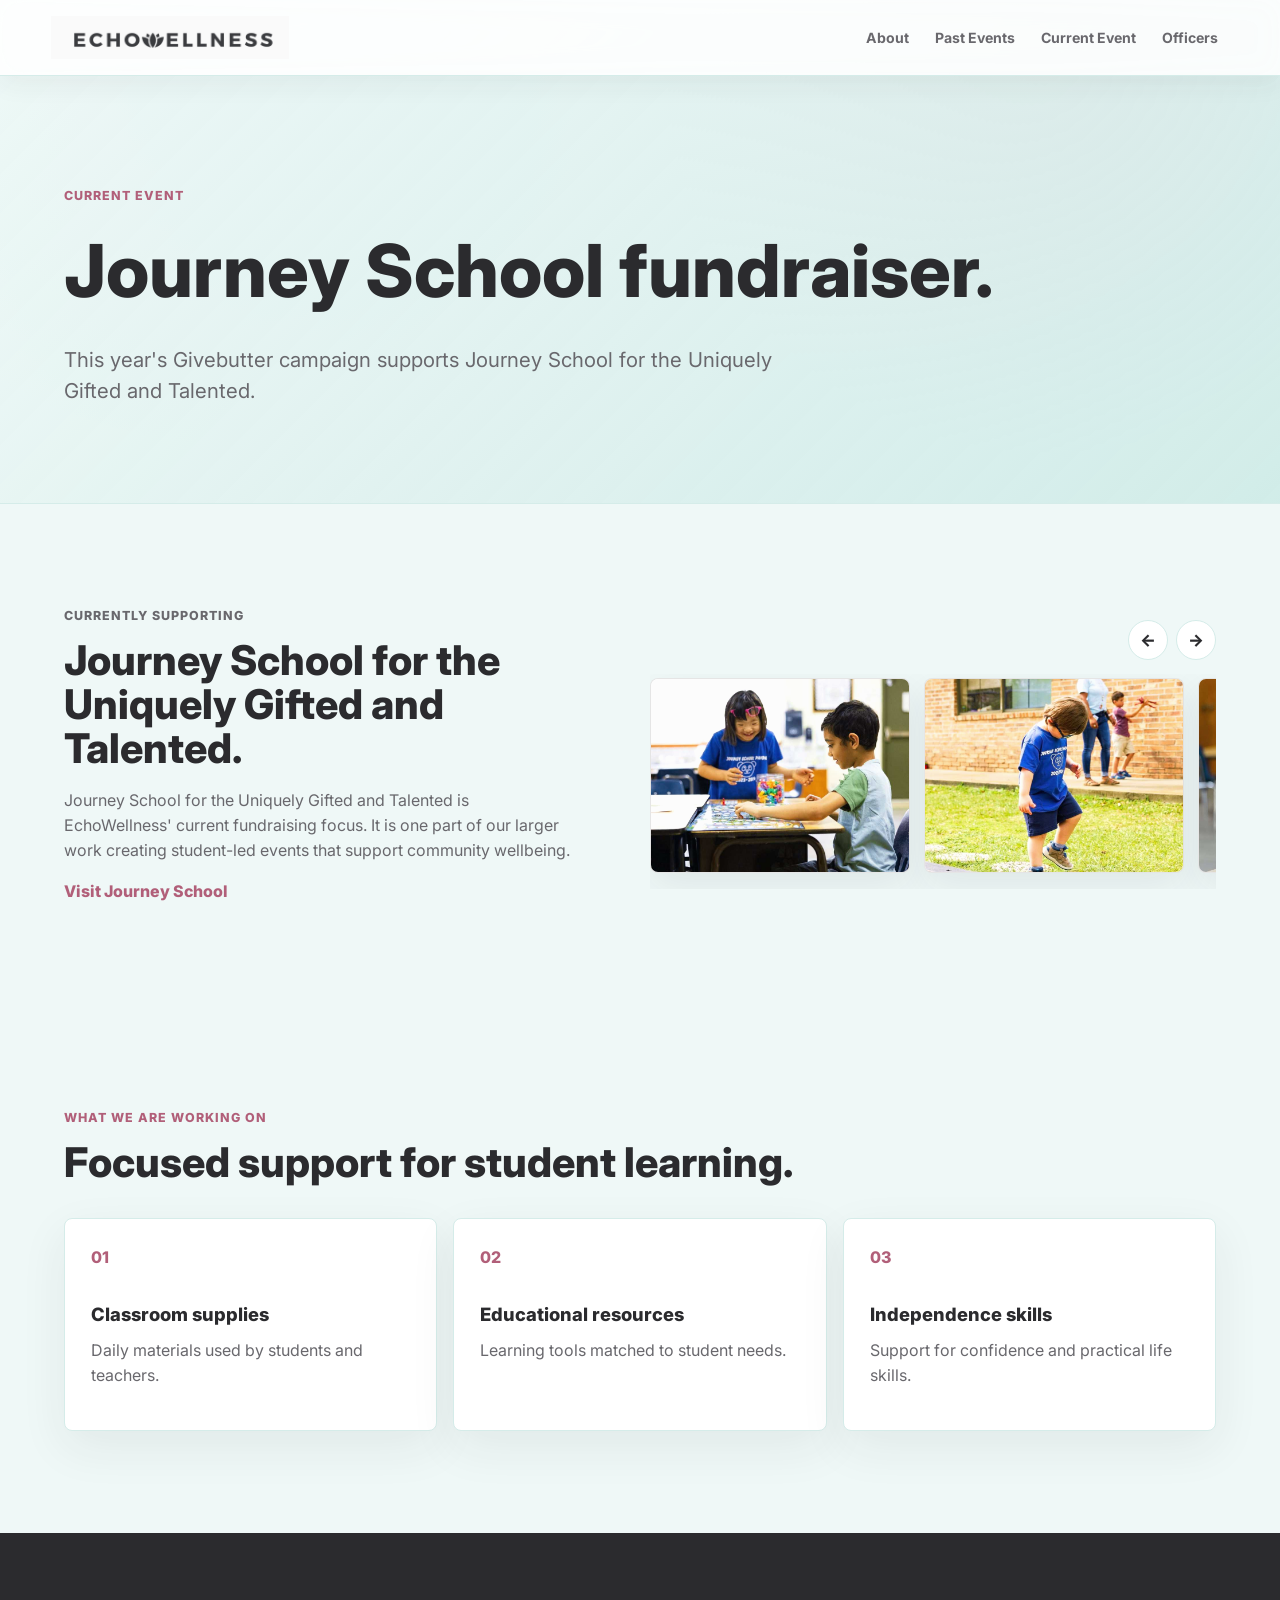
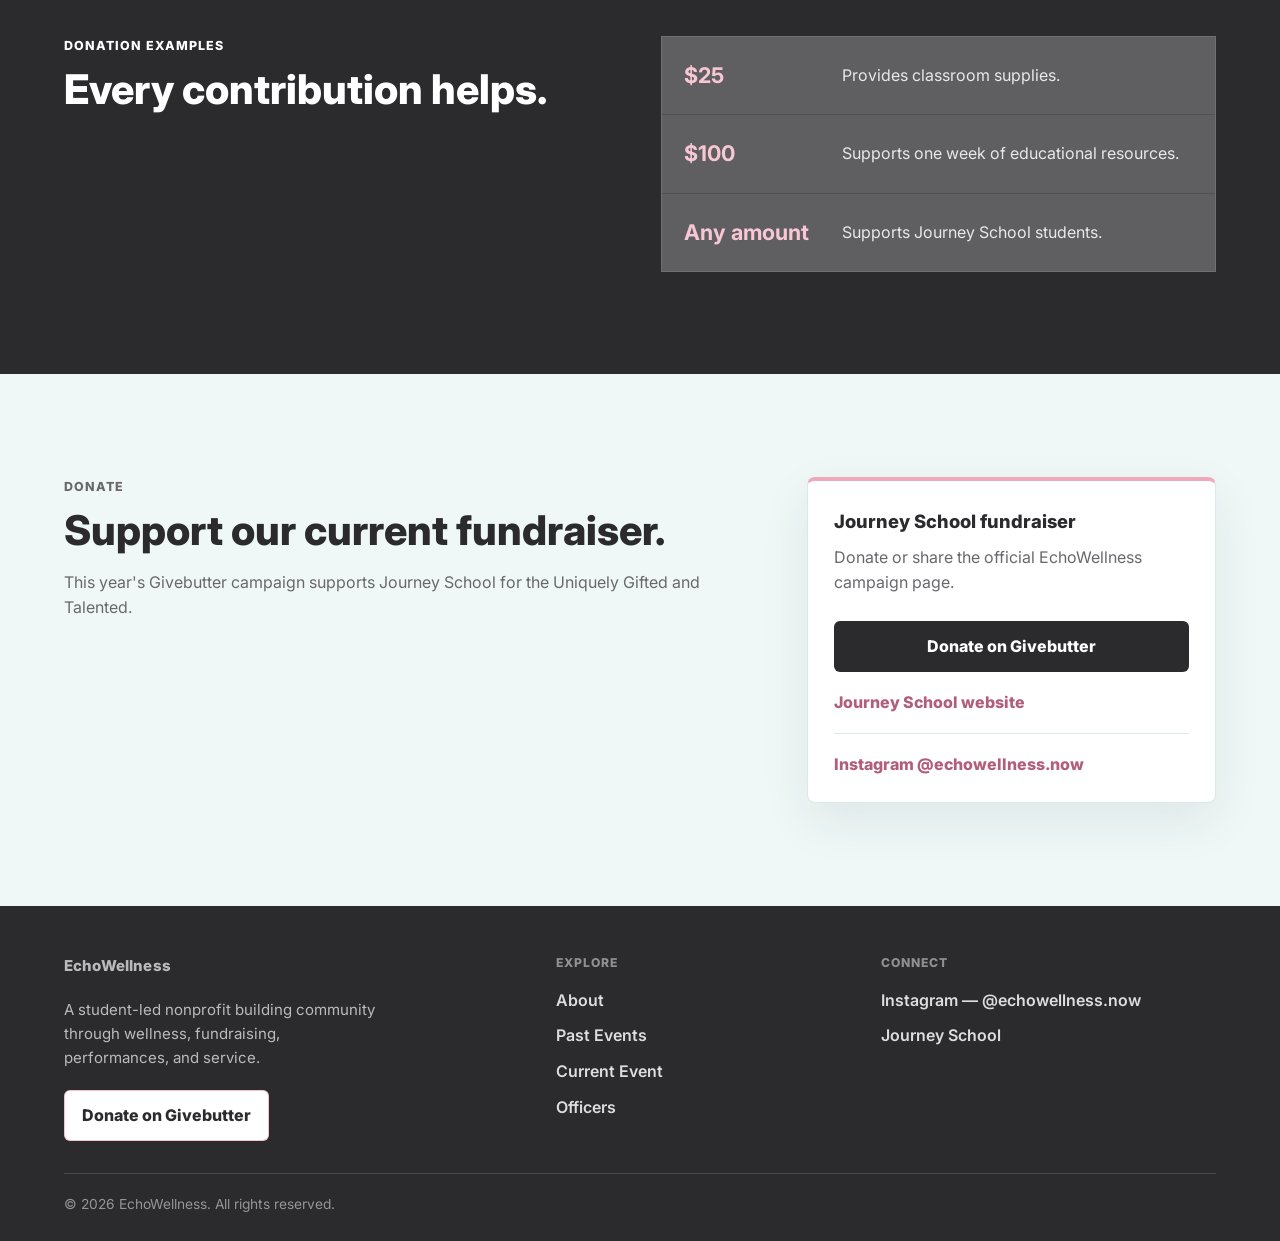
==== current-event.html @ c85ec9ab "Added officers" ====
<!doctype html>
<html lang="en">
  <head>
    <meta charset="utf-8">
    <meta name="viewport" content="width=device-width, initial-scale=1">
    <meta
      name="description"
      content="EchoWellness' current fundraiser supports Journey School for the Uniquely Gifted and Talented."
    >
    <title>Current Event | EchoWellness</title>
    <meta property="og:type" content="website">
    <meta property="og:title" content="Current Event | EchoWellness">
    <meta
      property="og:description"
      content="EchoWellness' current fundraiser supports Journey School for the Uniquely Gifted and Talented."
    >
    <meta property="og:url" content="https://theechowellness.org/current-event.html">
    <meta property="og:image" content="https://theechowellness.org/assets/journey-school/journey-banner.jpg">
    <meta property="og:image:alt" content="Journey School students learning together.">
    <meta name="twitter:card" content="summary_large_image">
    <meta name="twitter:title" content="Current Event | EchoWellness">
    <meta
      name="twitter:description"
      content="Support EchoWellness' current Journey School fundraiser."
    >
    <meta name="twitter:image" content="https://theechowellness.org/assets/journey-school/journey-banner.jpg">
    <meta name="theme-color" content="#eff8f7">
    <link rel="icon" type="image/png" href="assets/brand/favicon.png">
    <link rel="apple-touch-icon" href="assets/brand/favicon.png">
    <link rel="preconnect" href="https://fonts.googleapis.com">
    <link rel="preconnect" href="https://fonts.gstatic.com" crossorigin>
    <link
      href="https://fonts.googleapis.com/css2?family=Inter:wght@400;500;600;700;800&display=swap"
      rel="stylesheet"
    >
    <link rel="stylesheet" href="styles.css?v=9">
  </head>
  <body>
    <header class="site-header">
      <a class="brand" href="index.html#home" aria-label="EchoWellness home">
        <img src="assets/brand/echowellness-logo.png" alt="EchoWellness">
      </a>

      <div class="header-actions">
        <button class="nav-toggle" type="button" aria-expanded="false" aria-controls="site-nav" aria-label="Open navigation">
          <span></span>
          <span></span>
          <span></span>
        </button>
      </div>

      <nav id="site-nav" class="site-nav" aria-label="Primary navigation">
        <a href="index.html#about">About</a>
        <a href="past-events.html">Past Events</a>
        <a class="is-active" href="current-event.html">Current Event</a>
        <a href="officers.html">Officers</a>
      </nav>
    </header>

    <main>
      <section class="page-hero current-event-hero" aria-labelledby="current-event-title">
        <p class="eyebrow">Current Event</p>
        <h1 id="current-event-title">Journey School fundraiser.</h1>
        <p>
          This year's Givebutter campaign supports Journey School for the
          Uniquely Gifted and Talented.
        </p>
      </section>

      <section id="school" class="section school-section">
        <div class="school-copy">
          <p class="eyebrow">Currently Supporting</p>
          <h2>Journey School for the Uniquely Gifted and Talented.</h2>
          <p>
            Journey School for the Uniquely Gifted and Talented is
            EchoWellness' current fundraising focus. It is one part of our
            larger work creating student-led events that support community
            wellbeing.
          </p>
          <a class="text-link" href="https://journeyschooltx.org/" target="_blank" rel="noopener">
            Visit Journey School
          </a>
        </div>
        <div class="school-gallery" aria-label="Journey School photo gallery">
          <div class="school-gallery-head">
            <div>
              <button class="photo-nav" type="button" data-scroll-target="school-scroll" data-scroll-direction="-1" aria-label="Scroll school photos left">←</button>
              <button class="photo-nav" type="button" data-scroll-target="school-scroll" data-scroll-direction="1" aria-label="Scroll school photos right">→</button>
            </div>
          </div>
          <div id="school-scroll" class="school-scroll" tabindex="0" aria-label="Swipe through Journey School photos">
            <figure>
              <button class="photo-trigger" type="button">
                <img src="assets/journey-school/journey-classroom.png" alt="Journey School students working together during a classroom activity.">
              </button>
            </figure>
            <figure>
              <button class="photo-trigger" type="button">
                <img src="assets/journey-school/journey-outdoor.png" alt="Journey School student walking outside on campus.">
              </button>
            </figure>
            <figure>
              <button class="photo-trigger" type="button">
                <img src="assets/journey-school/journey-session.png" alt="Journey School student working with a teacher at a table.">
              </button>
            </figure>
            <figure>
              <button class="photo-trigger" type="button">
                <img src="assets/journey-school/journey-students.png" alt="Two Journey School students sitting together outdoors.">
              </button>
            </figure>
          </div>
        </div>
      </section>

      <section id="goal" class="section goal-section">
        <div class="section-heading">
          <p class="eyebrow">What We Are Working On</p>
          <h2>Focused support for student learning.</h2>
        </div>
        <div class="priority-grid">
          <article>
            <span>01</span>
            <h3>Classroom supplies</h3>
            <p>Daily materials used by students and teachers.</p>
          </article>
          <article>
            <span>02</span>
            <h3>Educational resources</h3>
            <p>Learning tools matched to student needs.</p>
          </article>
          <article>
            <span>03</span>
            <h3>Independence skills</h3>
            <p>Support for confidence and practical life skills.</p>
          </article>
        </div>
      </section>

      <section id="impact" class="section impact-section">
        <div>
          <p class="eyebrow">Donation Examples</p>
          <h2>Every contribution helps.</h2>
        </div>
        <div class="impact-table" role="list" aria-label="Donation impact examples">
          <article role="listitem">
            <strong>$25</strong>
            <p>Provides classroom supplies.</p>
          </article>
          <article role="listitem">
            <strong>$100</strong>
            <p>Supports one week of educational resources.</p>
          </article>
          <article role="listitem">
            <strong>Any amount</strong>
            <p>Supports Journey School students.</p>
          </article>
        </div>
      </section>

      <section id="donate" class="section contact-section">
        <div>
          <p class="eyebrow">Donate</p>
          <h2>Support our current fundraiser.</h2>
          <p>
            This year's Givebutter campaign supports Journey School for the
            Uniquely Gifted and Talented.
          </p>
        </div>
        <div class="contact-card">
          <h3>Journey School fundraiser</h3>
          <p>Donate or share the official EchoWellness campaign page.</p>
          <a class="button button-primary" href="https://givebutter.com/2026-echowellness-charity-fundraiser-jbeoxw" target="_blank" rel="noopener">
            Donate on Givebutter
          </a>
          <a class="text-link" href="https://journeyschooltx.org/" target="_blank" rel="noopener">Journey School website</a>
          <div class="social-links" aria-label="EchoWellness social media">
            <a href="https://www.instagram.com/echowellness.now/" target="_blank" rel="noopener">
              Instagram @echowellness.now
            </a>
          </div>
        </div>
      </section>
    </main>

    <div class="lightbox" aria-hidden="true">
      <button class="lightbox-backdrop" type="button" aria-label="Close photo preview"></button>
      <div class="lightbox-panel" role="dialog" aria-modal="true" aria-label="Photo preview">
        <button class="lightbox-close" type="button" aria-label="Close photo preview">Close</button>
        <button class="lightbox-nav lightbox-prev" type="button" data-lightbox-direction="-1" aria-label="Previous photo">←</button>
        <img src="" alt="">
        <button class="lightbox-nav lightbox-next" type="button" data-lightbox-direction="1" aria-label="Next photo">→</button>
      </div>
    </div>

    <footer class="site-footer">
      <div class="footer-grid">
        <div class="footer-brand">
          <p class="footer-brand-name">EchoWellness</p>
          <p>
            A student-led nonprofit building community through wellness,
            fundraising, performances, and service.
          </p>
          <a class="button button-secondary" href="https://givebutter.com/2026-echowellness-charity-fundraiser-jbeoxw" target="_blank" rel="noopener">
            Donate on Givebutter
          </a>
        </div>

        <nav class="footer-links" aria-label="Footer navigation">
          <p class="footer-heading">Explore</p>
          <a href="index.html#about">About</a>
          <a href="past-events.html">Past Events</a>
          <a href="current-event.html">Current Event</a>
          <a href="officers.html">Officers</a>
        </nav>

        <div class="footer-connect">
          <p class="footer-heading">Connect</p>
          <a href="https://www.instagram.com/echowellness.now/" target="_blank" rel="noopener">Instagram — @echowellness.now</a>
          <a href="https://journeyschooltx.org/" target="_blank" rel="noopener">Journey School</a>
        </div>
      </div>

      <div class="footer-bottom">
        <p>&copy; 2026 EchoWellness. All rights reserved.</p>
      </div>
    </footer>

    <script src="https://cdnjs.cloudflare.com/ajax/libs/gsap/3.12.5/gsap.min.js"></script>
    <script src="script.js?v=20"></script>
  </body>
</html>
---- styles.css ----
:root {
  --navy: #2b2b2e;
  --teal: #5ec8bb;
  --violet: #f0a8bb;
  --ink: #2b2b2e;
  --muted: #69686d;
  --paper: #eff8f7;
  --white: #ffffff;
  --line: #d5ece9;
  --soft: #c8e8e4;
  --gold: #f0a8bb;
  --gold-light: #f7c7d4;
  --deep: #2b2b2e;
}

* {
  box-sizing: border-box;
}

html {
  scroll-behavior: smooth;
}

body {
  margin: 0;
  color: var(--ink);
  background:
    radial-gradient(circle at 18% 0%, rgba(94, 200, 187, 0.18), transparent 28rem),
    var(--paper);
  font-family: Inter, system-ui, -apple-system, BlinkMacSystemFont, "Segoe UI", sans-serif;
  line-height: 1.55;
  text-rendering: optimizeLegibility;
  animation: page-enter 320ms ease-out both;
}

body.has-lightbox {
  overflow: hidden;
}

body.page-leaving {
  animation: page-leave 180ms ease-in both;
}

@keyframes page-enter {
  from {
    opacity: 0;
    transform: translateY(8px);
  }

  to {
    opacity: 1;
    transform: translateY(0);
  }
}

@keyframes page-leave {
  from {
    opacity: 1;
    transform: translateY(0);
  }

  to {
    opacity: 0;
    transform: translateY(-4px);
  }
}

@media (prefers-reduced-motion: reduce) {
  body,
  body.page-leaving {
    animation: none;
  }
}

img {
  display: block;
  max-width: 100%;
}

a {
  color: inherit;
  text-decoration: none;
}

.site-header {
  position: fixed;
  z-index: 20;
  top: 0;
  left: 0;
  right: 0;
  min-height: 76px;
  display: flex;
  align-items: center;
  justify-content: space-between;
  gap: 24px;
  padding: 14px clamp(20px, 4vw, 56px);
  background: rgba(255, 255, 255, 0.88);
  border-bottom: 1px solid var(--line);
  backdrop-filter: blur(12px);
  box-shadow: 0 8px 26px rgba(43, 43, 46, 0.06);
}

.brand {
  display: inline-flex;
  align-items: center;
  width: min(238px, 54vw);
  min-width: 0;
}

.brand img {
  width: 100%;
  height: auto;
  opacity: 0.94;
}

.site-nav {
  display: flex;
  align-items: center;
  gap: 4px;
}

.site-nav a {
  padding: 9px 11px;
  border-radius: 6px;
  color: var(--muted);
  font-size: 0.88rem;
  font-weight: 700;
}

.site-nav a:hover,
.site-nav a.is-active {
  color: var(--navy);
  background: rgba(240, 168, 187, 0.2);
}

.site-nav .nav-cta {
  color: var(--white);
  background: var(--navy);
}

.site-nav .nav-cta:hover,
.site-nav .nav-cta.is-active {
  color: var(--ink);
  background: var(--violet);
}

.header-actions {
  display: flex;
  align-items: center;
  gap: 10px;
}

.nav-toggle {
  display: none;
  width: 42px;
  height: 42px;
  padding: 9px;
  border: 1px solid var(--line);
  border-radius: 6px;
  background: var(--white);
}

.nav-toggle span {
  display: block;
  width: 100%;
  height: 2px;
  margin: 5px 0;
  background: var(--navy);
}

h1,
h2,
h3,
p {
  margin-top: 0;
}

h1 {
  margin-bottom: 20px;
  max-width: 860px;
  color: var(--navy);
  font-size: clamp(2.45rem, 5.7vw, 4.95rem);
  line-height: 1.01;
  font-weight: 800;
  letter-spacing: 0;
}

.hero-word {
  display: inline-block;
}

h2 {
  margin-bottom: 18px;
  color: var(--navy);
  font-size: clamp(1.75rem, 3.2vw, 2.85rem);
  line-height: 1.08;
  font-weight: 800;
  letter-spacing: 0;
}

h3 {
  margin-bottom: 10px;
  color: var(--navy);
  font-size: 1.15rem;
  font-weight: 800;
}

.eyebrow {
  margin-bottom: 12px;
  color: #b15f79;
  font-size: 0.78rem;
  font-weight: 800;
  letter-spacing: 0.08em;
  text-transform: uppercase;
}

.hero {
  min-height: 84vh;
  display: grid;
  grid-template-columns: minmax(0, 1fr) minmax(340px, 0.48fr);
  gap: clamp(32px, 6vw, 84px);
  align-items: center;
  padding: 136px clamp(20px, 5vw, 76px) 78px;
  position: relative;
  overflow: hidden;
  background:
    linear-gradient(135deg, rgba(255, 255, 255, 0.84) 0%, rgba(239, 248, 247, 0.96) 52%, rgba(200, 232, 228, 0.86) 100%);
}

.hero::after {
  content: "";
  position: absolute;
  right: clamp(20px, 8vw, 118px);
  bottom: clamp(36px, 7vw, 88px);
  width: min(34vw, 420px);
  aspect-ratio: 1;
  border: 1px solid rgba(240, 168, 187, 0.55);
  border-radius: 50%;
  opacity: 0.45;
  pointer-events: none;
}

.hero-copy {
  position: relative;
  z-index: 1;
  max-width: 840px;
}

.hero-lede {
  max-width: 700px;
  color: var(--muted);
  font-size: clamp(1.05rem, 1.7vw, 1.24rem);
  line-height: 1.65;
}

.hero-actions {
  display: flex;
  flex-wrap: wrap;
  gap: 12px;
  margin-top: 30px;
}

.hero-kicker {
  display: flex;
  flex-wrap: wrap;
  gap: 8px;
  margin-top: 28px;
}

.hero-kicker span {
  padding: 8px 11px;
  border: 1px solid rgba(43, 43, 46, 0.1);
  border-radius: 999px;
  color: var(--ink);
  background: rgba(255, 255, 255, 0.58);
  font-size: 0.86rem;
  font-weight: 700;
}

.button {
  display: inline-flex;
  align-items: center;
  justify-content: center;
  min-height: 46px;
  padding: 12px 17px;
  border: 1px solid transparent;
  border-radius: 6px;
  font-weight: 800;
  transition: background-color 160ms ease, border-color 160ms ease, color 160ms ease, transform 160ms ease;
}

.button-primary {
  color: var(--white);
  background: var(--navy);
}

.button-primary:hover {
  color: var(--ink);
  background: var(--violet);
  transform: translateY(-1px);
}

.button-secondary {
  color: var(--navy);
  border-color: rgba(240, 168, 187, 0.7);
  background: var(--white);
}

.fund-card,
.org-grid article,
.priority-grid article,
.contact-card {
  border: 1px solid var(--line);
  border-radius: 8px;
  background: var(--white);
}

.fund-card {
  position: relative;
  z-index: 1;
  padding: clamp(24px, 4vw, 34px);
  border-top: 4px solid var(--violet);
  box-shadow: 0 24px 70px rgba(43, 43, 46, 0.14);
}

.fund-card strong {
  display: block;
  margin-bottom: 12px;
  color: var(--teal);
  font-size: clamp(2.45rem, 5vw, 4.15rem);
  line-height: 1;
  font-weight: 800;
  font-variant-numeric: tabular-nums;
}

.fund-card p,
.fund-card dd {
  color: var(--muted);
}

.fund-card dl {
  display: grid;
  gap: 0;
  margin: 24px 0 0;
  border: 1px solid var(--line);
  border-radius: 8px;
  overflow: hidden;
}

.fund-card dl div {
  display: grid;
  grid-template-columns: 92px 1fr;
  gap: 14px;
  padding: 16px;
  background: var(--white);
  border-bottom: 1px solid var(--line);
}

.fund-card dl div:last-child {
  border-bottom: 0;
}

.fund-card dt {
  color: var(--navy);
  font-weight: 800;
}

.fund-card dd {
  margin: 0;
}

.banner-strip {
  padding: 0 clamp(20px, 5vw, 76px) clamp(34px, 5vw, 58px);
  background: var(--paper);
}

.banner-strip img {
  width: 100%;
  height: clamp(230px, 34vw, 420px);
  object-fit: cover;
  object-position: center;
  border-radius: 8px;
  box-shadow: 0 20px 58px rgba(43, 43, 46, 0.1);
}

.summary-strip {
  display: grid;
  grid-template-columns: repeat(3, 1fr);
  gap: clamp(14px, 2vw, 22px);
  padding: clamp(22px, 4vw, 42px) clamp(18px, 5vw, 72px);
  background: linear-gradient(180deg, rgba(255, 255, 255, 0.48), rgba(200, 232, 228, 0.34));
  border-block: 1px solid var(--line);
}

.summary-strip article {
  min-height: 172px;
  display: grid;
  align-content: center;
  justify-items: center;
  padding: clamp(28px, 4vw, 44px);
  text-align: center;
  background: rgba(255, 255, 255, 0.82);
  border: 1px solid rgba(255, 255, 255, 0.9);
  border-radius: 8px;
  box-shadow: 0 18px 48px rgba(43, 43, 46, 0.07);
}

.summary-strip strong {
  display: block;
  margin-bottom: 12px;
  color: var(--navy);
  font-size: clamp(3rem, 7vw, 5.8rem);
  line-height: 1;
  font-weight: 800;
  font-variant-numeric: tabular-nums;
}

.summary-strip span {
  max-width: 18rem;
  font-size: 0.82rem;
  font-weight: 800;
  letter-spacing: 0.08em;
  line-height: 1.45;
  text-transform: uppercase;
}

.summary-strip span,
.body-copy,
.impact-table p,
.photos-section p,
.contact-section p {
  color: var(--muted);
}

.section {
  padding: clamp(66px, 8vw, 108px) clamp(20px, 5vw, 76px);
}

.page-hero {
  min-height: 56vh;
  display: grid;
  align-content: end;
  gap: 16px;
  padding: 150px clamp(20px, 5vw, 76px) clamp(58px, 8vw, 96px);
  background:
    linear-gradient(135deg, rgba(239, 248, 247, 0.94), rgba(200, 232, 228, 0.76)),
    radial-gradient(circle at 82% 14%, rgba(240, 168, 187, 0.32), transparent 24rem);
  border-bottom: 1px solid var(--line);
}

.page-hero h1 {
  max-width: 980px;
}

.page-hero p:not(.eyebrow) {
  max-width: 720px;
  margin-bottom: 0;
  color: var(--muted);
  font-size: clamp(1.08rem, 2vw, 1.28rem);
}

.split {
  display: grid;
  grid-template-columns: minmax(0, 0.82fr) minmax(320px, 0.76fr);
  gap: clamp(32px, 7vw, 98px);
  align-items: start;
}

.body-copy {
  font-size: 1.08rem;
}

.goal-section,
.org-section,
.future-section,
.contact-section {
  background: var(--paper);
}

.mission-section {
  background: var(--soft);
}

.lead-statement {
  color: var(--ink);
  font-size: clamp(1.22rem, 2vw, 1.55rem);
  line-height: 1.45;
  font-weight: 700;
}

.school-section {
  display: grid;
  grid-template-columns: minmax(0, 0.72fr) minmax(320px, 0.8fr);
  gap: clamp(30px, 6vw, 76px);
  align-items: center;
  background: var(--paper);
}

.school-copy {
  max-width: 760px;
}

.school-copy p {
  color: var(--muted);
}

.school-gallery {
  min-width: 0;
}

.school-gallery-head {
  display: flex;
  align-items: center;
  justify-content: flex-end;
  gap: 14px;
  margin-bottom: 14px;
  color: var(--muted);
  font-size: 0.9rem;
  font-weight: 700;
}

.school-gallery-head div {
  display: flex;
  gap: 8px;
}

.school-scroll {
  display: grid;
  grid-auto-flow: column;
  grid-auto-columns: minmax(260px, 34vw);
  gap: 14px;
  overflow-x: auto;
  padding: 4px 2px 16px;
  scroll-snap-type: x mandatory;
  scrollbar-color: var(--teal) transparent;
}

.school-scroll figure {
  aspect-ratio: 4 / 3;
  min-height: 0;
  margin: 0;
  overflow: hidden;
  border: 1px solid rgba(43, 43, 46, 0.12);
  border-radius: 8px;
  background: var(--white);
  box-shadow: 0 14px 38px rgba(43, 43, 46, 0.08);
  scroll-snap-align: start;
}

.school-scroll button {
  width: 100%;
  height: 100%;
  display: block;
  padding: 0;
  border: 0;
  background: transparent;
  cursor: zoom-in;
}

.school-scroll img {
  width: 100%;
  height: 100%;
  object-fit: cover;
  object-position: center;
  filter: brightness(1.03) contrast(0.98) saturate(0.96);
}

.section-heading {
  width: min(820px, 100%);
  margin-bottom: 34px;
}

.org-grid,
.future-grid,
.priority-grid {
  display: grid;
  grid-template-columns: repeat(3, 1fr);
  gap: 16px;
}

.org-grid article,
.future-grid article,
.priority-grid article {
  min-height: 205px;
  padding: 26px;
  box-shadow: 0 16px 48px rgba(43, 43, 46, 0.07);
}

.org-grid span,
.priority-grid span {
  display: inline-block;
  margin-bottom: 30px;
  color: #b15f79;
  font-weight: 800;
}

.org-grid p,
.future-grid p,
.priority-grid p {
  color: var(--muted);
}

.future-grid article {
  border-left: 4px solid var(--violet);
}

.impact-section {
  display: grid;
  grid-template-columns: minmax(0, 0.75fr) minmax(320px, 0.8fr);
  gap: clamp(30px, 6vw, 78px);
  align-items: start;
  background: var(--deep);
}

.impact-section h2,
.impact-section .eyebrow {
  color: var(--white);
}

.impact-table {
  display: grid;
  gap: 1px;
  background: rgba(255, 255, 255, 0.18);
  border: 1px solid rgba(255, 255, 255, 0.18);
}

.impact-table article {
  display: grid;
  grid-template-columns: 138px 1fr;
  gap: 20px;
  align-items: center;
  padding: 22px;
  background: rgba(255, 255, 255, 0.08);
}

.impact-table strong {
  color: var(--gold-light);
  font-size: 1.35rem;
}

.impact-table p {
  margin: 0;
  color: rgba(255, 255, 255, 0.86);
}

.photos-section {
  background: var(--paper);
}

.officers-section {
  background: var(--paper);
}

.team-stack {
  display: grid;
  gap: clamp(34px, 5vw, 58px);
}

.officer-team {
  display: grid;
  gap: 18px;
}

.team-heading {
  display: flex;
  align-items: end;
  justify-content: space-between;
  gap: 20px;
  padding-bottom: 14px;
  border-bottom: 1px solid var(--line);
}

.team-heading .eyebrow {
  margin-bottom: 0;
}

.team-heading h3 {
  margin-bottom: 0;
  font-size: clamp(1.55rem, 3vw, 2.35rem);
}

.officer-grid {
  display: grid;
  grid-template-columns: repeat(3, minmax(0, 1fr));
  gap: clamp(16px, 2vw, 24px);
}

.officer-card {
  min-height: 310px;
  display: grid;
  align-content: start;
  padding: clamp(24px, 3vw, 34px);
  background: rgba(255, 255, 255, 0.82);
  border: 1px solid rgba(255, 255, 255, 0.9);
  border-radius: 8px;
  box-shadow: 0 18px 48px rgba(43, 43, 46, 0.07);
}

.officer-avatar {
  width: 76px;
  height: 76px;
  display: grid;
  place-items: center;
  margin-bottom: 24px;
  border-radius: 50%;
  color: var(--white);
  background:
    linear-gradient(135deg, rgba(94, 200, 187, 0.94), rgba(240, 168, 187, 0.92)),
    var(--teal);
  font-size: 1.05rem;
  font-weight: 800;
  letter-spacing: 0.08em;
}

.officer-photo {
  width: 100%;
  aspect-ratio: 4 / 3;
  margin-bottom: 24px;
  border-radius: 8px;
  object-fit: cover;
  object-position: center 34%;
  filter: brightness(1.03) contrast(0.98) saturate(0.96);
}

.officer-role {
  margin-bottom: 8px;
  color: #b15f79;
  font-size: 0.8rem;
  font-weight: 800;
  letter-spacing: 0.08em;
  text-transform: uppercase;
}

.officer-card h3 {
  margin-bottom: 12px;
  font-size: 1.35rem;
}

.officer-card p:last-child {
  margin-bottom: 0;
  color: var(--muted);
}

.photo-tools {
  display: flex;
  align-items: center;
  justify-content: flex-end;
  gap: 16px;
  margin-bottom: 14px;
  color: var(--muted);
  font-size: 0.9rem;
  font-weight: 700;
}

.photo-tools div {
  display: flex;
  gap: 8px;
}

.photo-nav {
  width: 40px;
  height: 40px;
  border: 1px solid var(--line);
  border-radius: 50%;
  color: var(--navy);
  background: var(--white);
  font: inherit;
  font-size: 1.05rem;
  font-weight: 800;
  cursor: pointer;
}

.photo-nav:hover {
  border-color: var(--violet);
  background: rgba(240, 168, 187, 0.18);
}

.photo-scroll {
  display: grid;
  grid-auto-flow: column;
  grid-auto-columns: minmax(260px, 34vw);
  gap: 16px;
  overflow-x: auto;
  padding-bottom: 14px;
  scroll-padding-left: clamp(18px, 5vw, 72px);
  scroll-snap-type: x mandatory;
  scrollbar-color: var(--teal) transparent;
}

.photo-scroll figure {
  aspect-ratio: 4 / 3;
  min-height: 0;
  margin: 0;
  overflow: hidden;
  border: 1px solid rgba(43, 43, 46, 0.12);
  border-radius: 8px;
  background: var(--white);
  box-shadow: 0 14px 38px rgba(43, 43, 46, 0.07);
  scroll-snap-align: start;
}

.photo-scroll figure:focus-within {
  outline: 3px solid rgba(240, 168, 187, 0.4);
  outline-offset: 3px;
}

.photo-scroll button {
  width: 100%;
  height: 100%;
  display: block;
  padding: 0;
  border: 0;
  background: transparent;
  cursor: zoom-in;
}

.photo-scroll img {
  width: 100%;
  height: 100%;
  object-fit: cover;
  object-position: center;
  filter: brightness(1.03) contrast(0.98) saturate(0.96);
}

.lightbox {
  position: fixed;
  inset: 0;
  z-index: 50;
  display: none;
  place-items: center;
  padding: clamp(18px, 4vw, 44px);
}

.lightbox.is-open {
  display: grid;
}

.lightbox-backdrop {
  position: absolute;
  inset: 0;
  border: 0;
  background: rgba(5, 12, 30, 0.82);
}

.lightbox-panel {
  position: relative;
  z-index: 1;
  width: min(1120px, 100%);
}

.lightbox-panel img {
  width: 100%;
  max-height: 82vh;
  object-fit: contain;
  border-radius: 8px;
  background: #050c1e;
}

.lightbox-close {
  position: absolute;
  right: 0;
  bottom: calc(100% + 10px);
  padding: 9px 12px;
  border: 1px solid rgba(255, 255, 255, 0.24);
  border-radius: 6px;
  color: var(--white);
  background: rgba(255, 255, 255, 0.12);
  font: inherit;
  font-weight: 700;
  cursor: pointer;
}

.lightbox-nav {
  position: absolute;
  z-index: 2;
  top: 50%;
  width: 46px;
  height: 46px;
  display: grid;
  place-items: center;
  border: 1px solid rgba(255, 255, 255, 0.28);
  border-radius: 999px;
  color: var(--white);
  background: rgba(43, 43, 46, 0.62);
  font: inherit;
  font-size: 1.45rem;
  font-weight: 800;
  line-height: 1;
  cursor: pointer;
  transform: translateY(-50%);
  transition: background 180ms ease, transform 180ms ease;
}

.lightbox-nav:hover {
  background: rgba(240, 168, 187, 0.86);
  transform: translateY(-50%) scale(1.04);
}

.lightbox-prev {
  left: clamp(8px, 2vw, 18px);
}

.lightbox-next {
  right: clamp(8px, 2vw, 18px);
}

.contact-section {
  display: grid;
  grid-template-columns: minmax(0, 0.82fr) minmax(320px, 0.5fr);
  gap: clamp(28px, 6vw, 72px);
  align-items: start;
  background: var(--paper);
}

.contact-card {
  padding: 26px;
  border-top: 4px solid var(--violet);
  box-shadow: 0 18px 50px rgba(43, 43, 46, 0.08);
}

.contact-card .button {
  width: 100%;
  margin: 10px 0 18px;
}

.text-link {
  display: inline-block;
  color: #b15f79;
  font-weight: 800;
}

.social-links {
  display: flex;
  flex-wrap: wrap;
  gap: 10px;
  margin-top: 18px;
  padding-top: 18px;
  border-top: 1px solid var(--line);
}

.social-links a {
  color: #b15f79;
  font-weight: 800;
}

.social-links a:hover {
  color: var(--navy);
}

.contact-list {
  display: grid;
  gap: 8px;
  margin-top: 22px;
  padding-top: 20px;
  border-top: 1px solid var(--line);
}

.contact-list p {
  margin: 0;
  color: var(--muted);
}

.contact-list strong {
  display: inline-block;
  min-width: 82px;
  color: var(--navy);
}

.site-footer {
  padding: 48px clamp(18px, 5vw, 72px) 26px;
  color: rgba(255, 255, 255, 0.82);
  background: var(--deep);
}

.footer-grid {
  display: grid;
  grid-template-columns: minmax(0, 1.15fr) minmax(0, 0.7fr) minmax(0, 0.9fr);
  gap: clamp(28px, 5vw, 64px);
  padding-bottom: 32px;
  border-bottom: 1px solid rgba(255, 255, 255, 0.14);
}

.footer-brand {
  max-width: 320px;
}

.footer-brand-name {
  margin: 0 0 12px;
  color: var(--white);
  font-size: 1.2rem;
  font-weight: 800;
  letter-spacing: 0.01em;
}

.footer-brand p {
  margin: 0 0 20px;
  color: rgba(255, 255, 255, 0.68);
  font-size: 0.94rem;
  line-height: 1.6;
}

.footer-links,
.footer-connect {
  display: flex;
  flex-direction: column;
  align-items: flex-start;
  gap: 11px;
}

.footer-heading {
  margin: 0 0 4px;
  color: rgba(255, 255, 255, 0.48);
  font-size: 0.76rem;
  font-weight: 800;
  letter-spacing: 0.08em;
  text-transform: uppercase;
}

.footer-links a,
.footer-connect a {
  color: rgba(255, 255, 255, 0.84);
  font-weight: 600;
}

.footer-links a:hover,
.footer-connect a:hover {
  color: var(--white);
}

.footer-bottom {
  padding-top: 20px;
}

.footer-bottom p {
  margin: 0;
  color: rgba(255, 255, 255, 0.5);
  font-size: 0.86rem;
}

@media (max-width: 1000px) {
  .nav-toggle {
    display: block;
  }

  .site-nav {
    position: fixed;
    top: 76px;
    left: 14px;
    right: 14px;
    display: none;
    flex-direction: column;
    align-items: stretch;
    padding: 12px;
    background: var(--white);
    border: 1px solid var(--line);
    border-radius: 8px;
    box-shadow: 0 18px 50px rgba(43, 43, 46, 0.12);
  }

  .site-nav.is-open {
    display: flex;
  }

  .hero,
  .split,
  .school-section,
  .org-grid,
  .future-grid,
  .priority-grid,
  .officer-grid,
  .impact-section,
  .contact-section,
  .summary-strip,
  .footer-grid {
    grid-template-columns: 1fr;
  }

  .footer-grid {
    gap: 32px;
  }

  .footer-brand {
    max-width: none;
  }

  .hero {
    min-height: auto;
  }

  .hero::after {
    display: none;
  }

}

@media (max-width: 580px) {
  .site-header {
    min-height: 68px;
  }

  .site-nav {
    top: 68px;
  }

  .brand small {
    display: none;
  }

  .hero {
    padding-top: 108px;
  }

  h1 {
    font-size: 2.7rem;
  }

  .fund-card dl div,
  .impact-table article {
    grid-template-columns: 1fr;
    flex-direction: column;
    align-items: flex-start;
  }

  .photo-scroll {
    grid-auto-columns: minmax(240px, 82vw);
  }
}
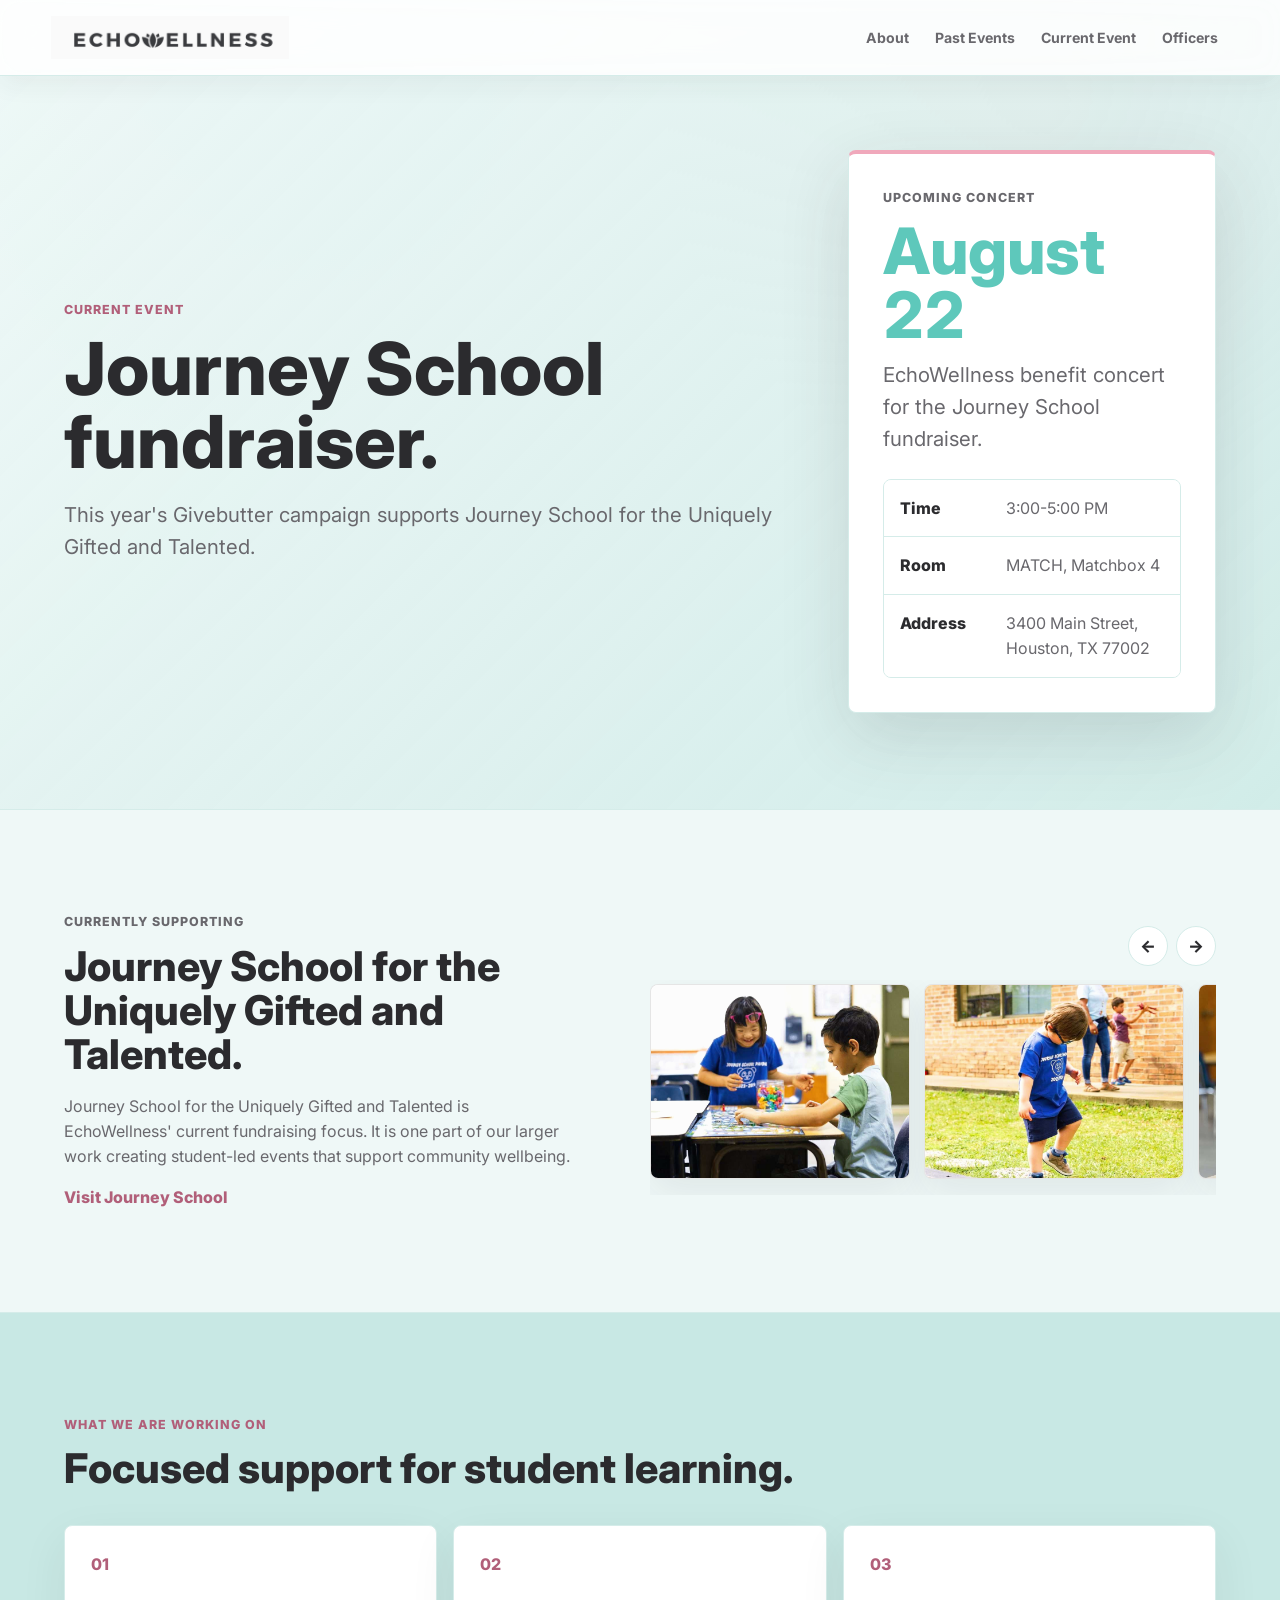
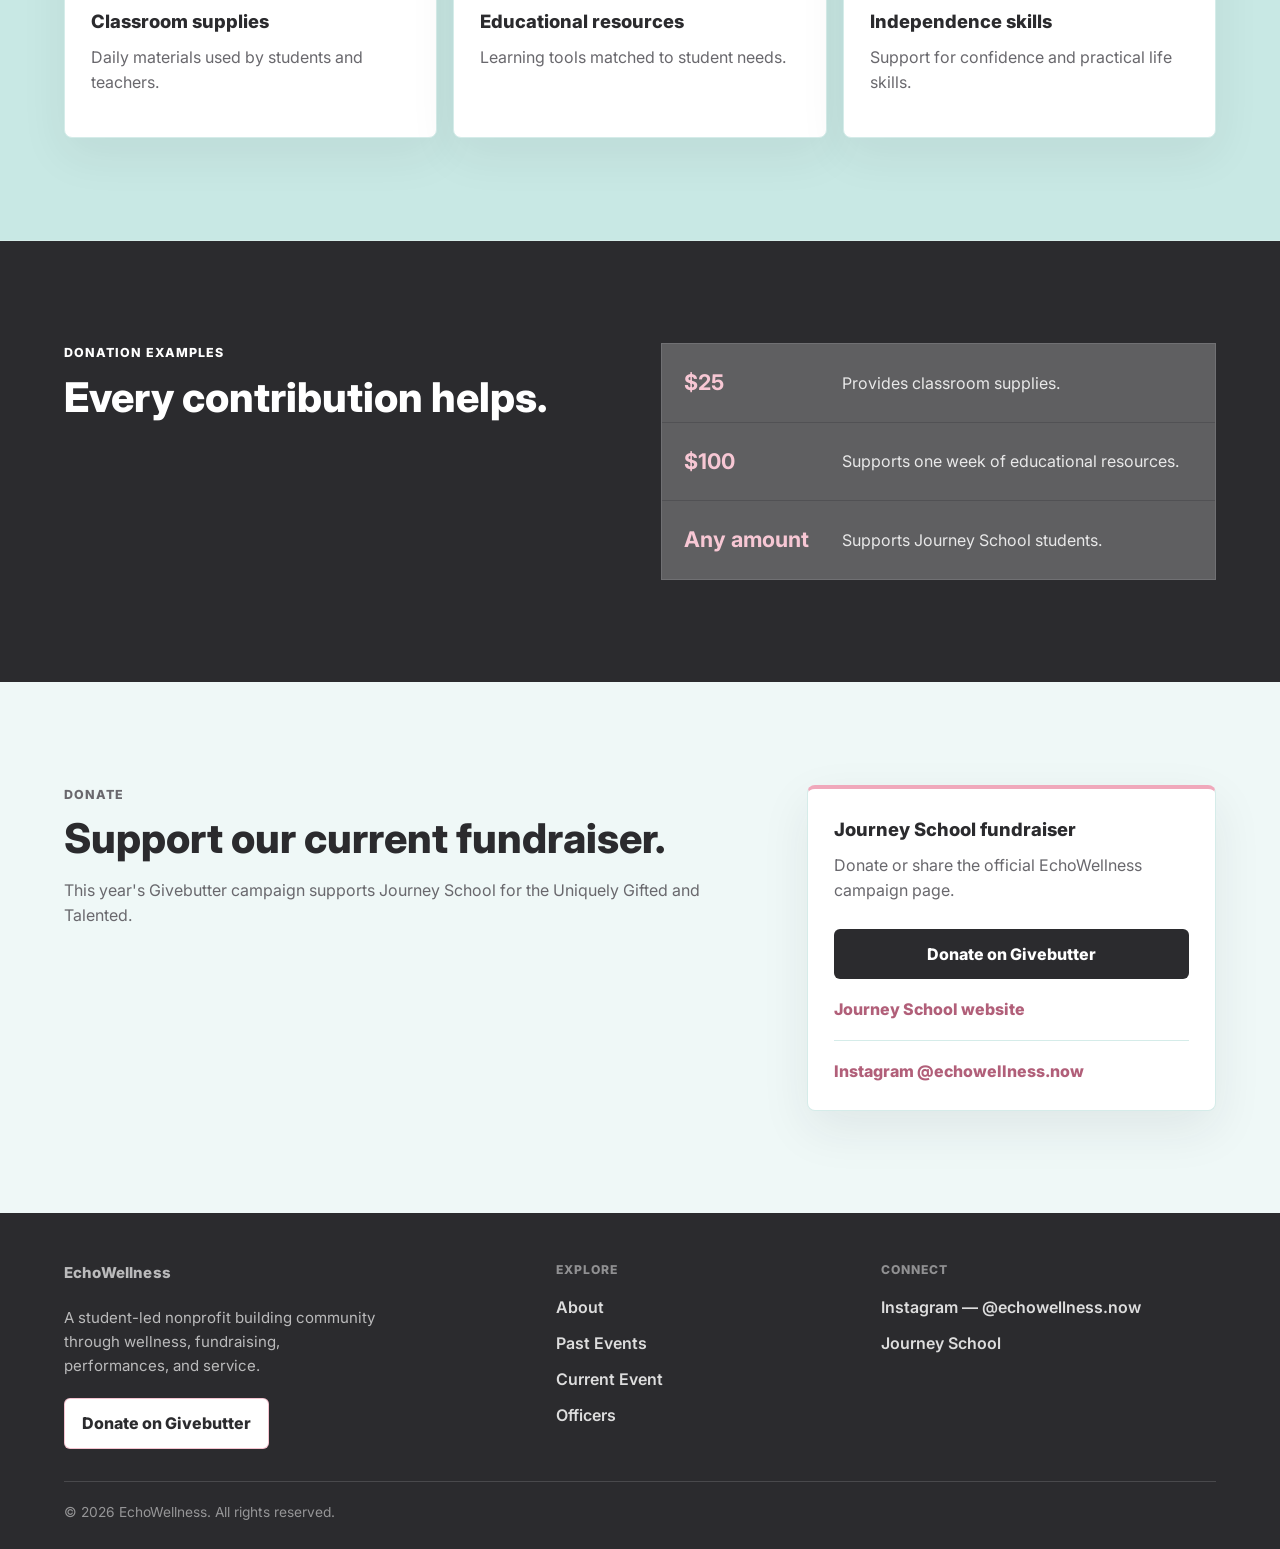
==== commit c97613c8: "added concert location" ====
--- a/current-event.html
+++ b/current-event.html
@@ -33,7 +33,7 @@
       href="https://fonts.googleapis.com/css2?family=Inter:wght@400;500;600;700;800&display=swap"
       rel="stylesheet"
     >
-    <link rel="stylesheet" href="styles.css?v=9">
+    <link rel="stylesheet" href="styles.css?v=12">
   </head>
   <body>
     <header class="site-header">
@@ -59,12 +59,34 @@
 
     <main>
       <section class="page-hero current-event-hero" aria-labelledby="current-event-title">
-        <p class="eyebrow">Current Event</p>
-        <h1 id="current-event-title">Journey School fundraiser.</h1>
-        <p>
-          This year's Givebutter campaign supports Journey School for the
-          Uniquely Gifted and Talented.
-        </p>
+        <div class="page-hero-copy">
+          <p class="eyebrow">Current Event</p>
+          <h1 id="current-event-title">Journey School fundraiser.</h1>
+          <p>
+            This year's Givebutter campaign supports Journey School for the
+            Uniquely Gifted and Talented.
+          </p>
+        </div>
+
+        <aside class="fund-card event-card" aria-label="Benefit concert details">
+          <p class="eyebrow">Upcoming Concert</p>
+          <strong>August 22</strong>
+          <p>EchoWellness benefit concert for the Journey School fundraiser.</p>
+          <dl>
+            <div>
+              <dt>Time</dt>
+              <dd>3:00-5:00 PM</dd>
+            </div>
+            <div>
+              <dt>Room</dt>
+              <dd>MATCH, Matchbox 4</dd>
+            </div>
+            <div>
+              <dt>Address</dt>
+              <dd>3400 Main Street, Houston, TX 77002</dd>
+            </div>
+          </dl>
+        </aside>
       </section>
 
       <section id="school" class="section school-section">
@@ -227,6 +249,6 @@
     </footer>
 
     <script src="https://cdnjs.cloudflare.com/ajax/libs/gsap/3.12.5/gsap.min.js"></script>
-    <script src="script.js?v=20"></script>
+    <script src="script.js?v=22"></script>
   </body>
 </html>
--- a/styles.css
+++ b/styles.css
@@ -459,6 +459,21 @@
   font-size: clamp(1.08rem, 2vw, 1.28rem);
 }
 
+.current-event-hero {
+  min-height: 72vh;
+  grid-template-columns: minmax(0, 1fr) minmax(340px, 0.48fr);
+  align-content: center;
+  align-items: center;
+}
+
+.page-hero-copy {
+  max-width: 840px;
+}
+
+.event-card strong {
+  color: var(--teal);
+}
+
 .split {
   display: grid;
   grid-template-columns: minmax(0, 0.82fr) minmax(320px, 0.76fr);
@@ -470,11 +485,15 @@
   font-size: 1.08rem;
 }
 
-.goal-section,
 .org-section,
 .future-section,
 .contact-section {
   background: var(--paper);
+}
+
+.goal-section {
+  background: var(--soft);
+  border-block: 1px solid var(--line);
 }
 
 .mission-section {
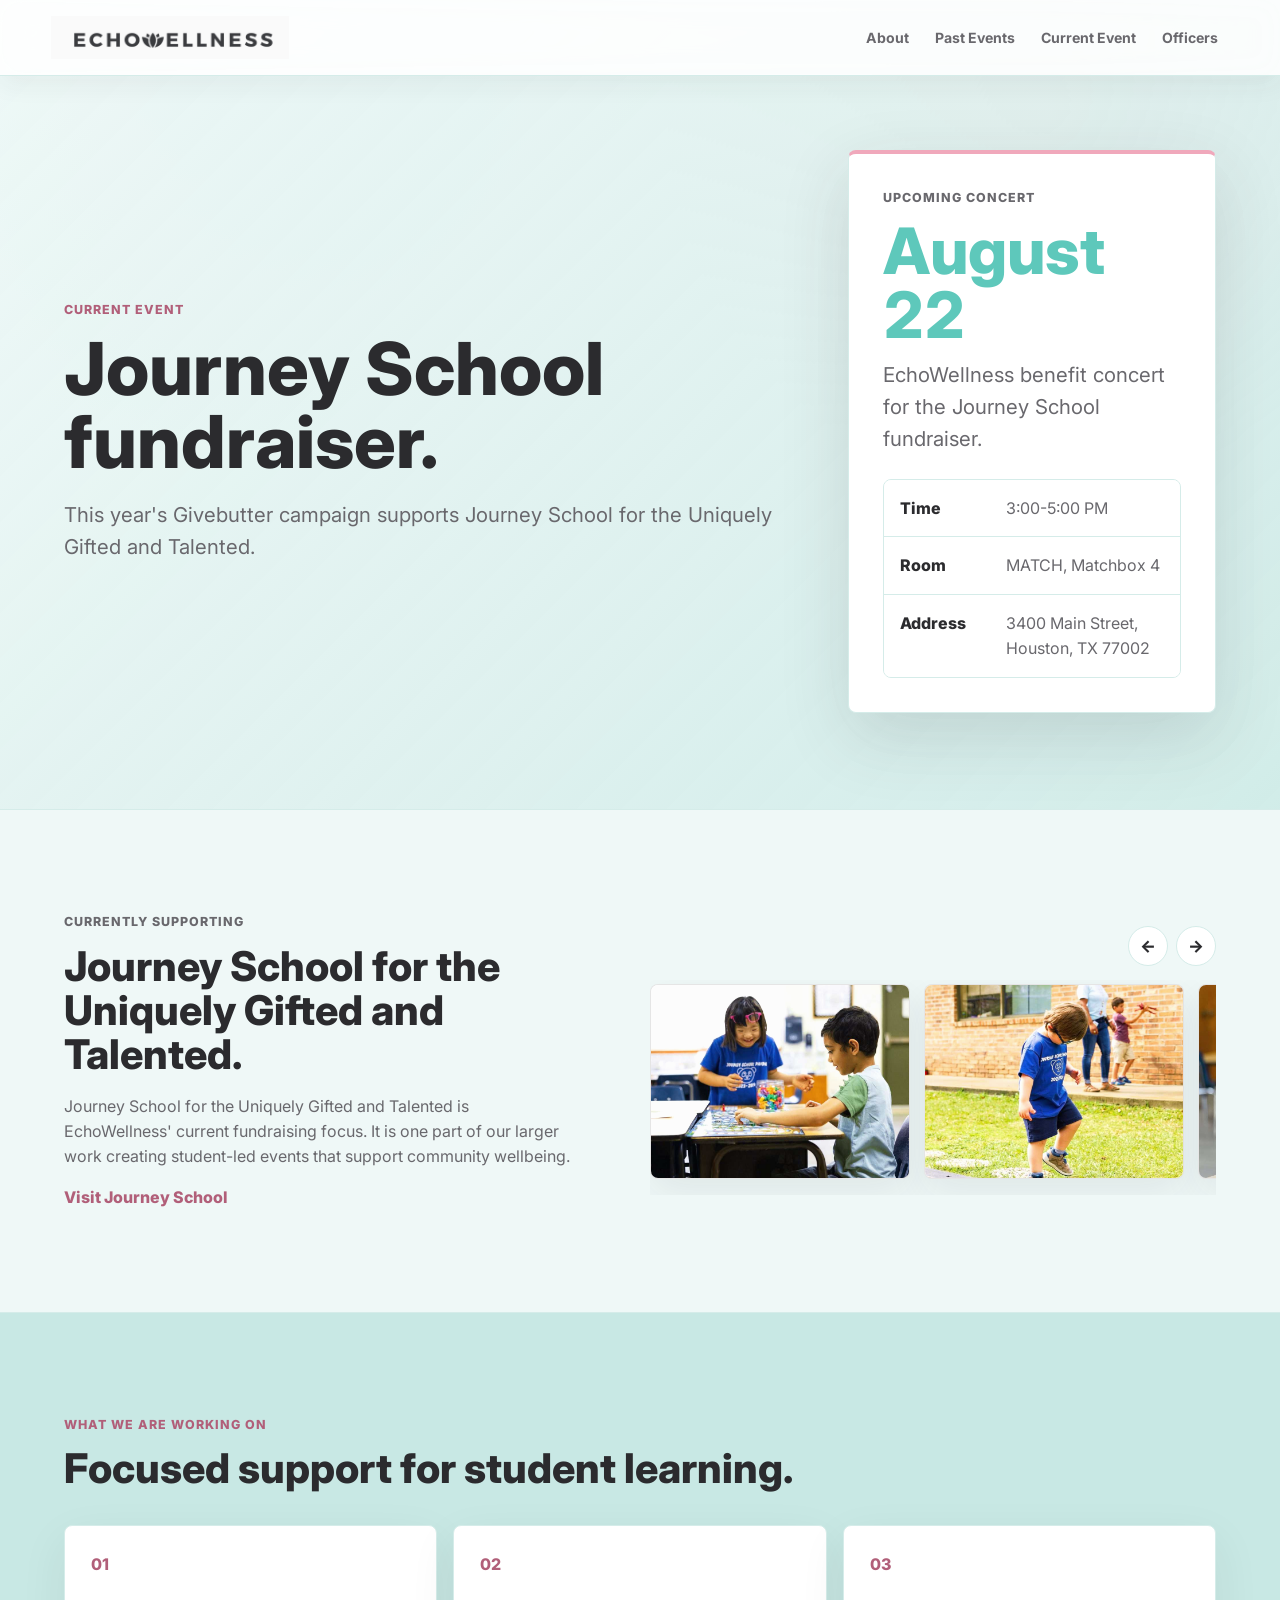
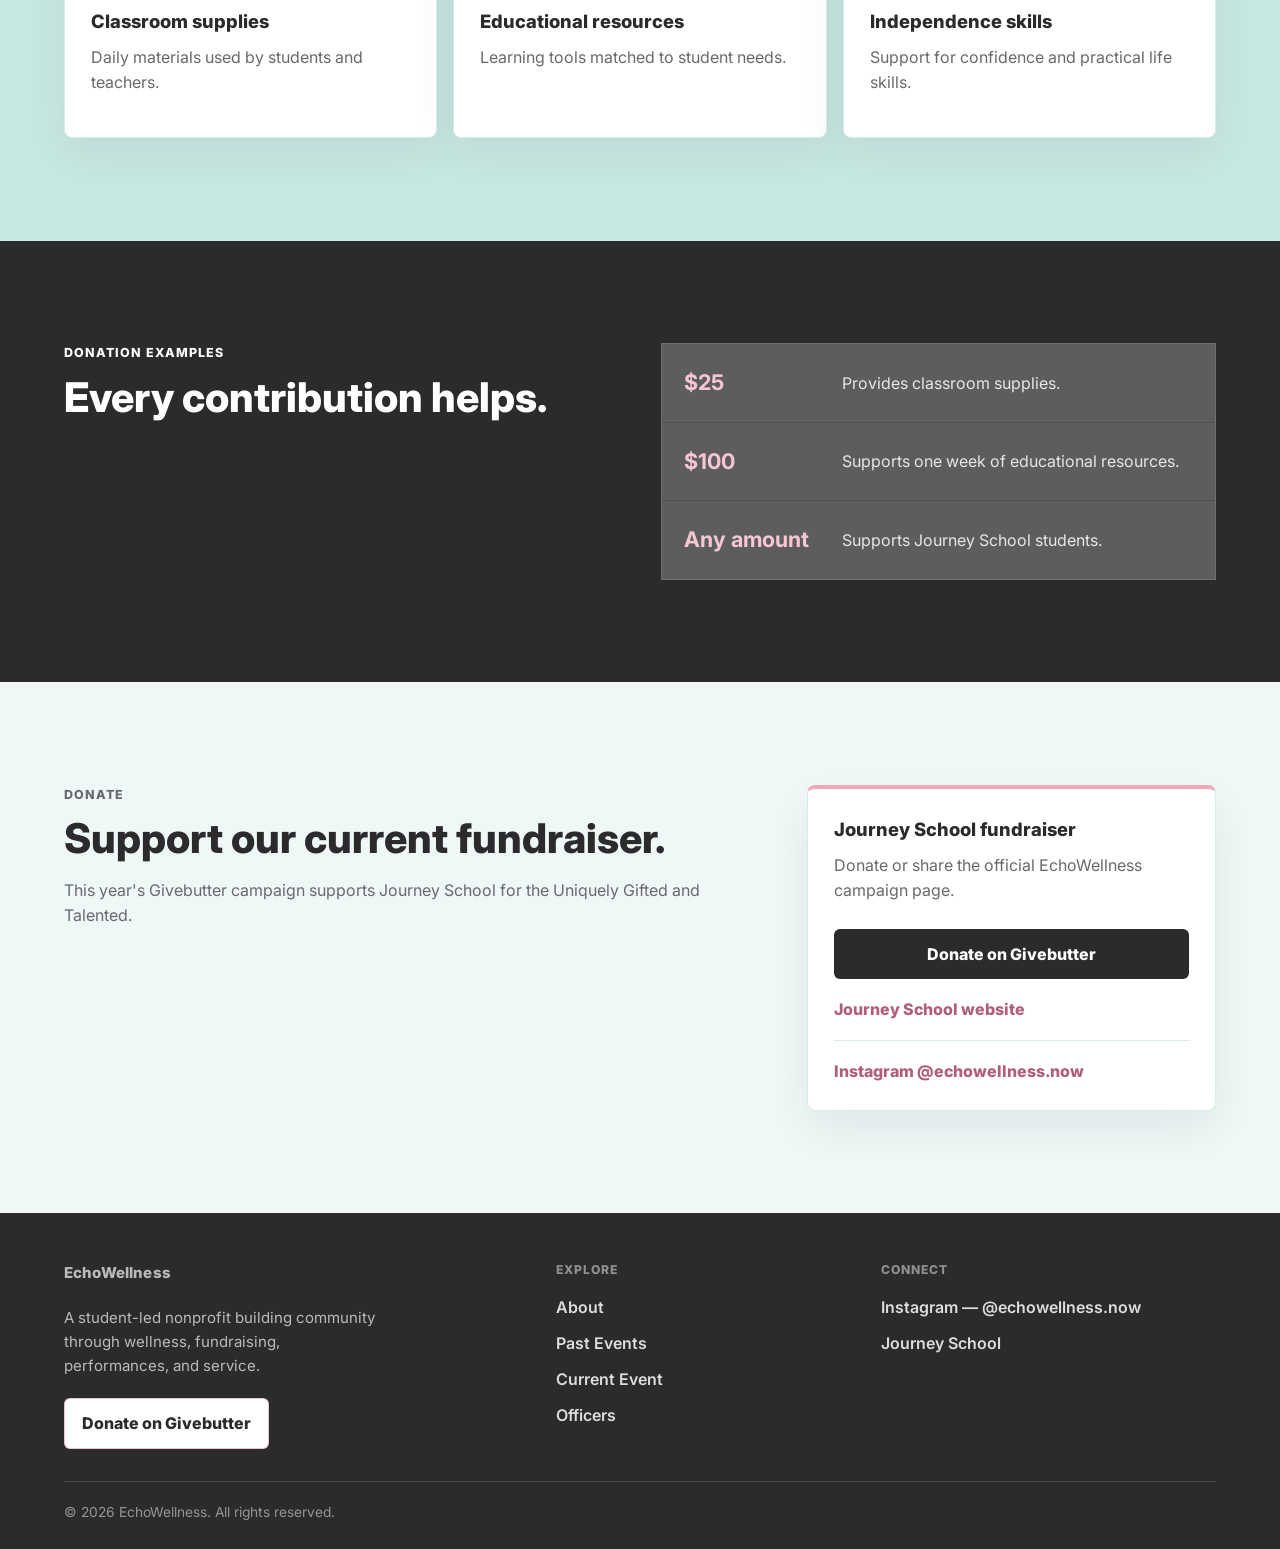
==== commit 806e7a0f: "fixed visuals" ====
--- a/current-event.html
+++ b/current-event.html
@@ -33,7 +33,7 @@
       href="https://fonts.googleapis.com/css2?family=Inter:wght@400;500;600;700;800&display=swap"
       rel="stylesheet"
     >
-    <link rel="stylesheet" href="styles.css?v=12">
+    <link rel="stylesheet" href="styles.css?v=13">
   </head>
   <body>
     <header class="site-header">
--- a/styles.css
+++ b/styles.css
@@ -227,19 +227,6 @@
     linear-gradient(135deg, rgba(255, 255, 255, 0.84) 0%, rgba(239, 248, 247, 0.96) 52%, rgba(200, 232, 228, 0.86) 100%);
 }
 
-.hero::after {
-  content: "";
-  position: absolute;
-  right: clamp(20px, 8vw, 118px);
-  bottom: clamp(36px, 7vw, 88px);
-  width: min(34vw, 420px);
-  aspect-ratio: 1;
-  border: 1px solid rgba(240, 168, 187, 0.55);
-  border-radius: 50%;
-  opacity: 0.45;
-  pointer-events: none;
-}
-
 .hero-copy {
   position: relative;
   z-index: 1;
@@ -1106,10 +1093,6 @@
     min-height: auto;
   }
 
-  .hero::after {
-    display: none;
-  }
-
 }
 
 @media (max-width: 580px) {
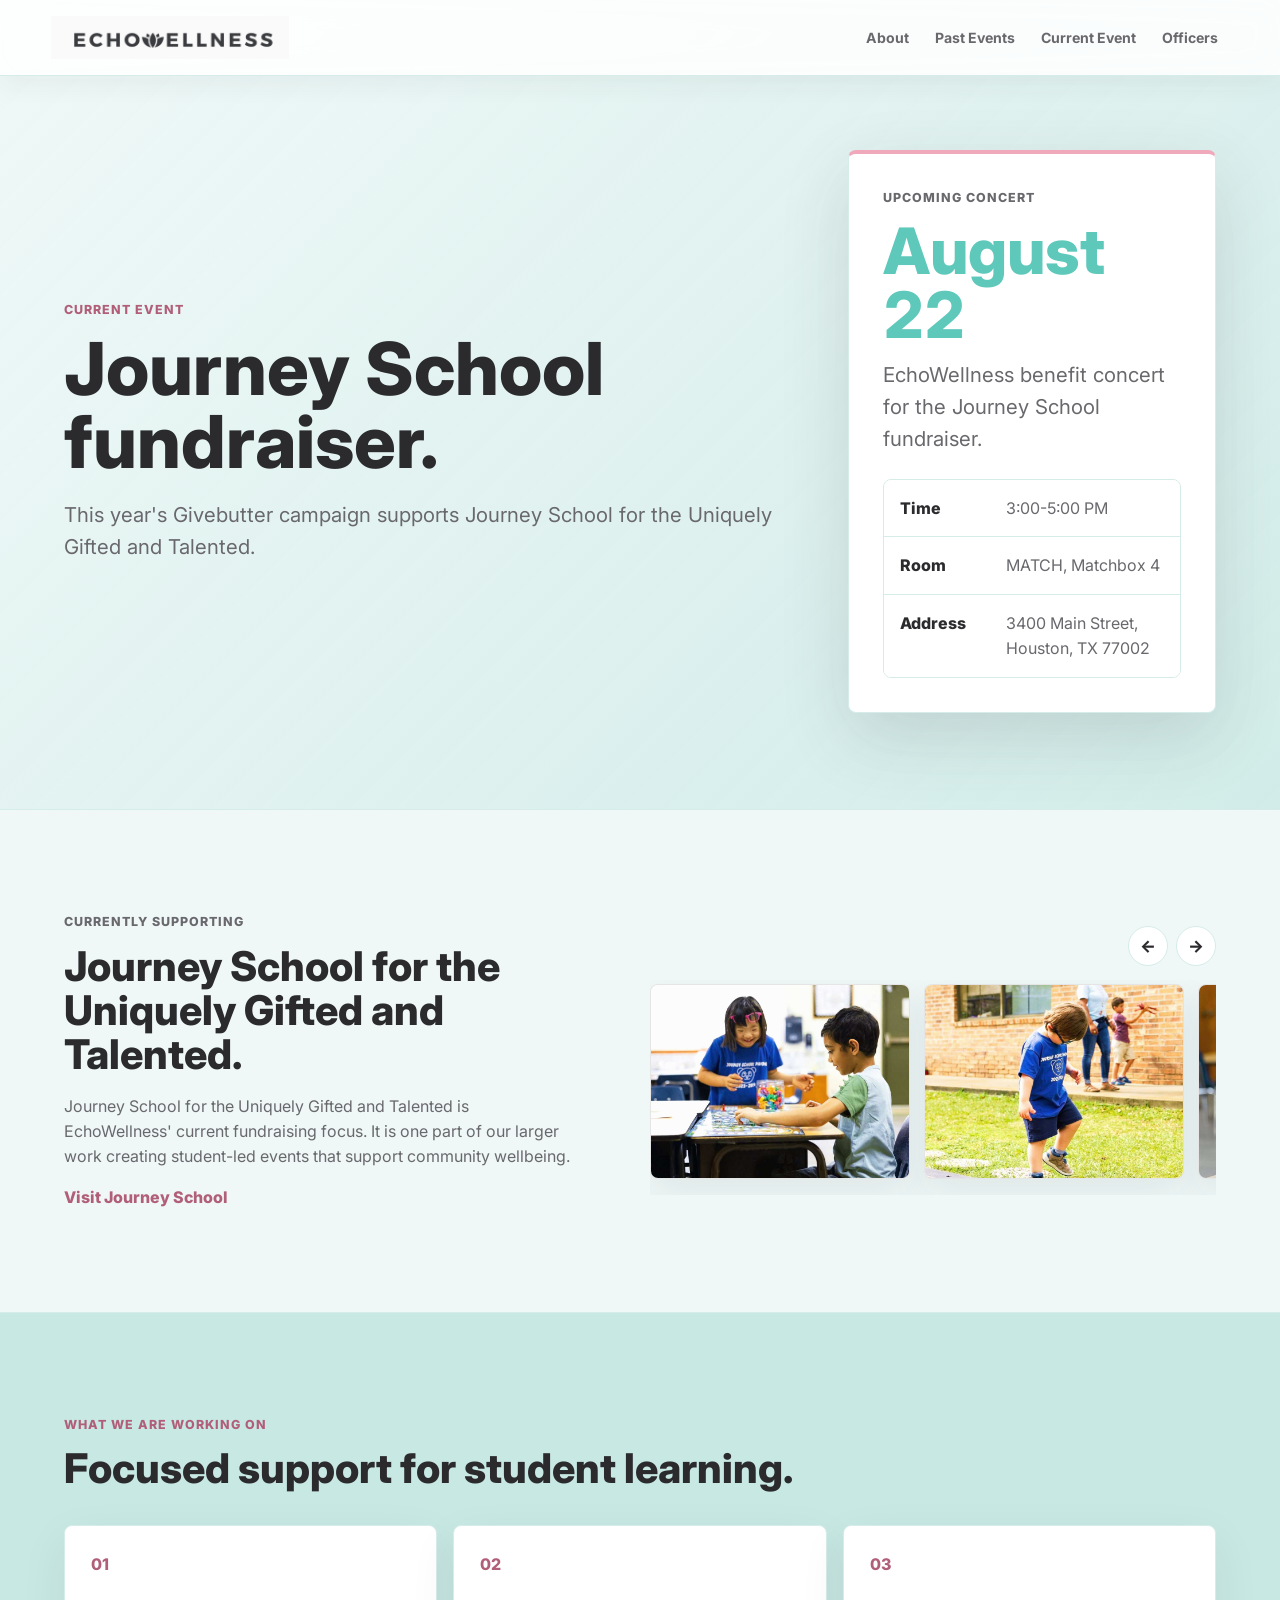
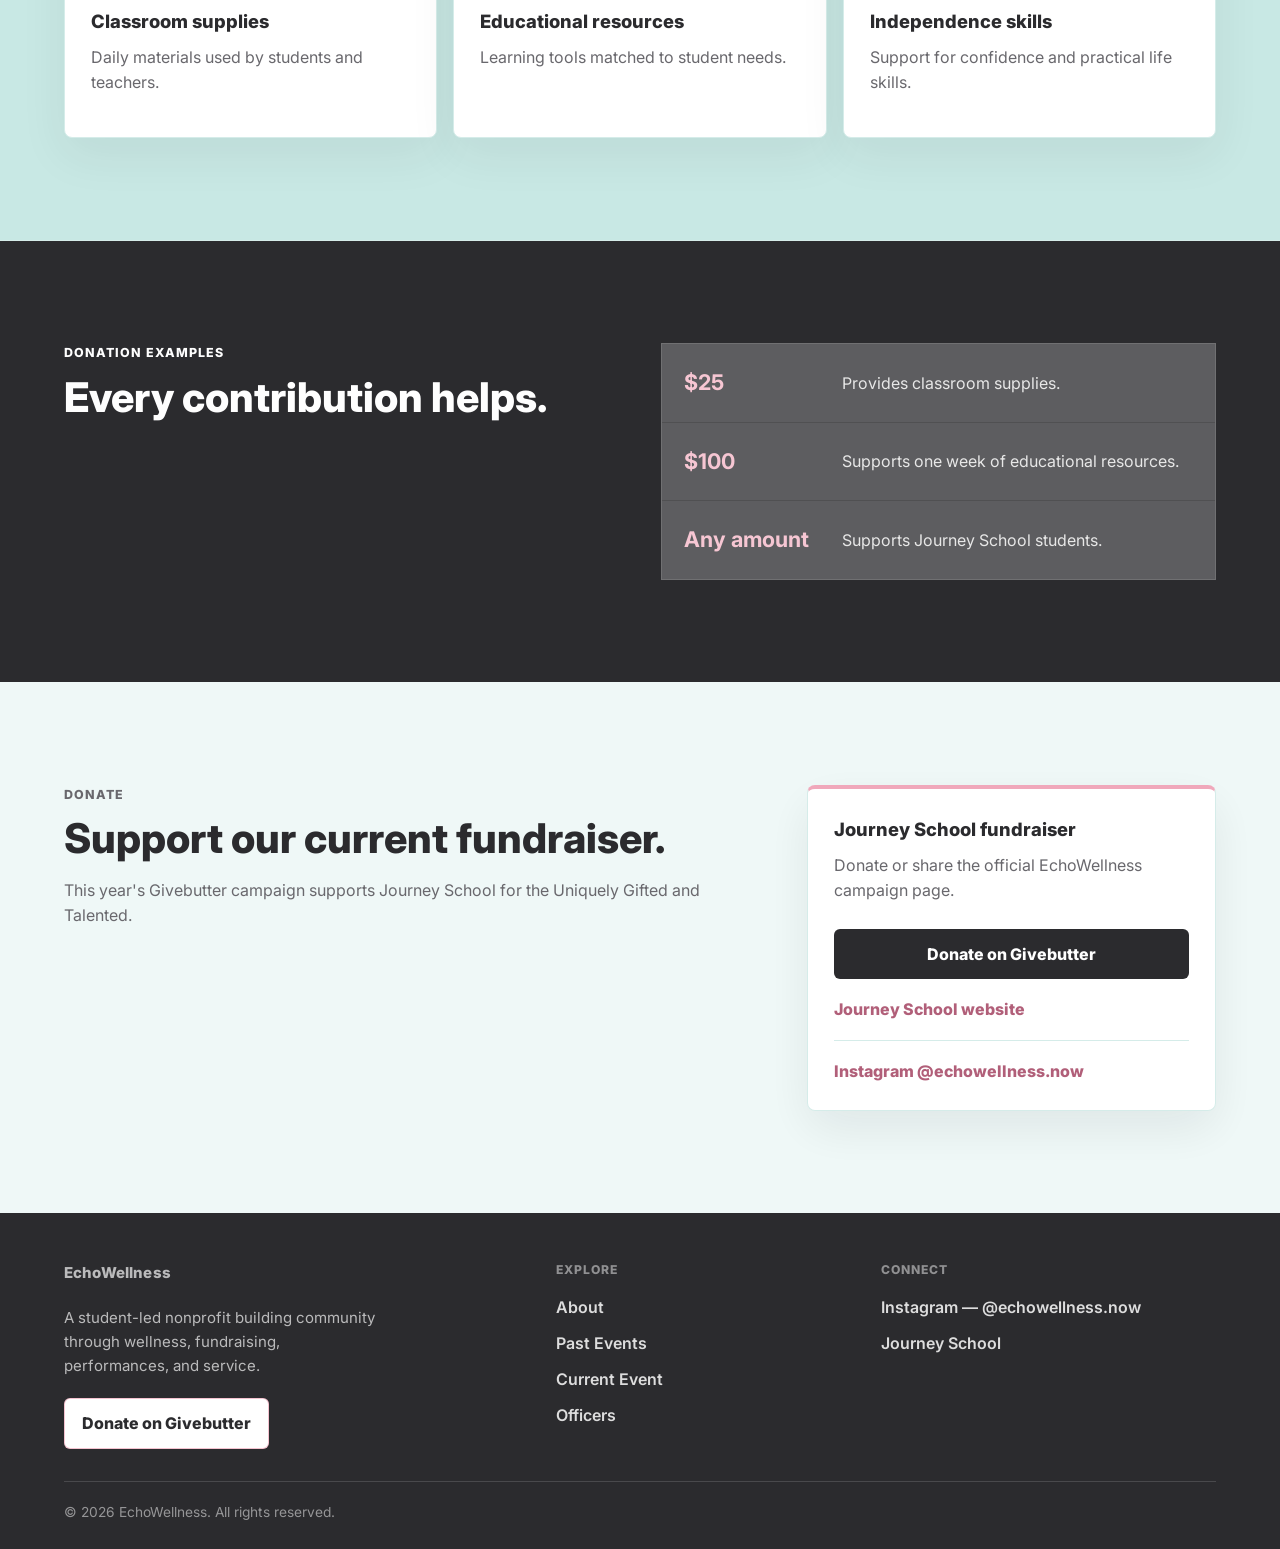
==== commit d14236cd: "fixed visuals" ====
--- a/current-event.html
+++ b/current-event.html
@@ -33,7 +33,7 @@
       href="https://fonts.googleapis.com/css2?family=Inter:wght@400;500;600;700;800&display=swap"
       rel="stylesheet"
     >
-    <link rel="stylesheet" href="styles.css?v=13">
+    <link rel="stylesheet" href="styles.css?v=14">
   </head>
   <body>
     <header class="site-header">
--- a/styles.css
+++ b/styles.css
@@ -24,9 +24,7 @@
 body {
   margin: 0;
   color: var(--ink);
-  background:
-    radial-gradient(circle at 18% 0%, rgba(94, 200, 187, 0.18), transparent 28rem),
-    var(--paper);
+  background: var(--paper);
   font-family: Inter, system-ui, -apple-system, BlinkMacSystemFont, "Segoe UI", sans-serif;
   line-height: 1.55;
   text-rendering: optimizeLegibility;
@@ -429,9 +427,7 @@
   align-content: end;
   gap: 16px;
   padding: 150px clamp(20px, 5vw, 76px) clamp(58px, 8vw, 96px);
-  background:
-    linear-gradient(135deg, rgba(239, 248, 247, 0.94), rgba(200, 232, 228, 0.76)),
-    radial-gradient(circle at 82% 14%, rgba(240, 168, 187, 0.32), transparent 24rem);
+  background: linear-gradient(135deg, rgba(239, 248, 247, 0.94), rgba(200, 232, 228, 0.76));
   border-bottom: 1px solid var(--line);
 }
 
